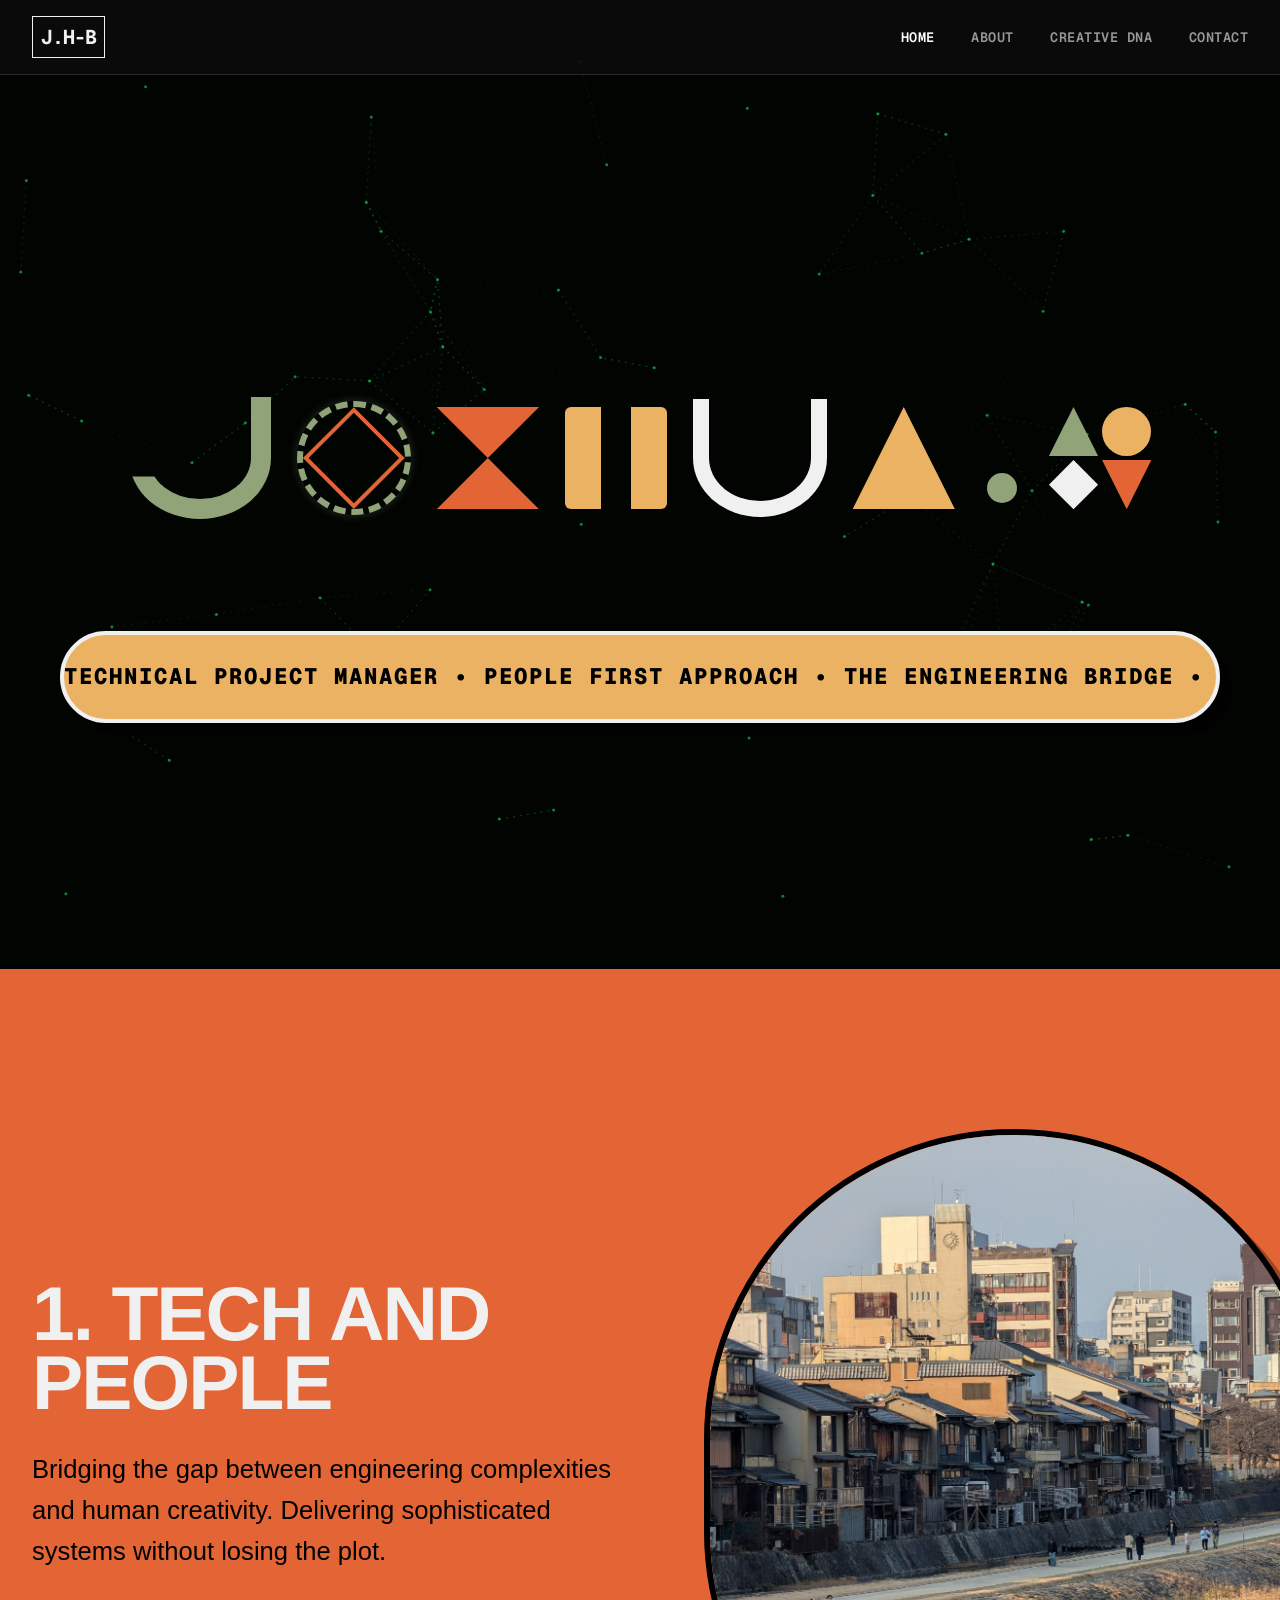
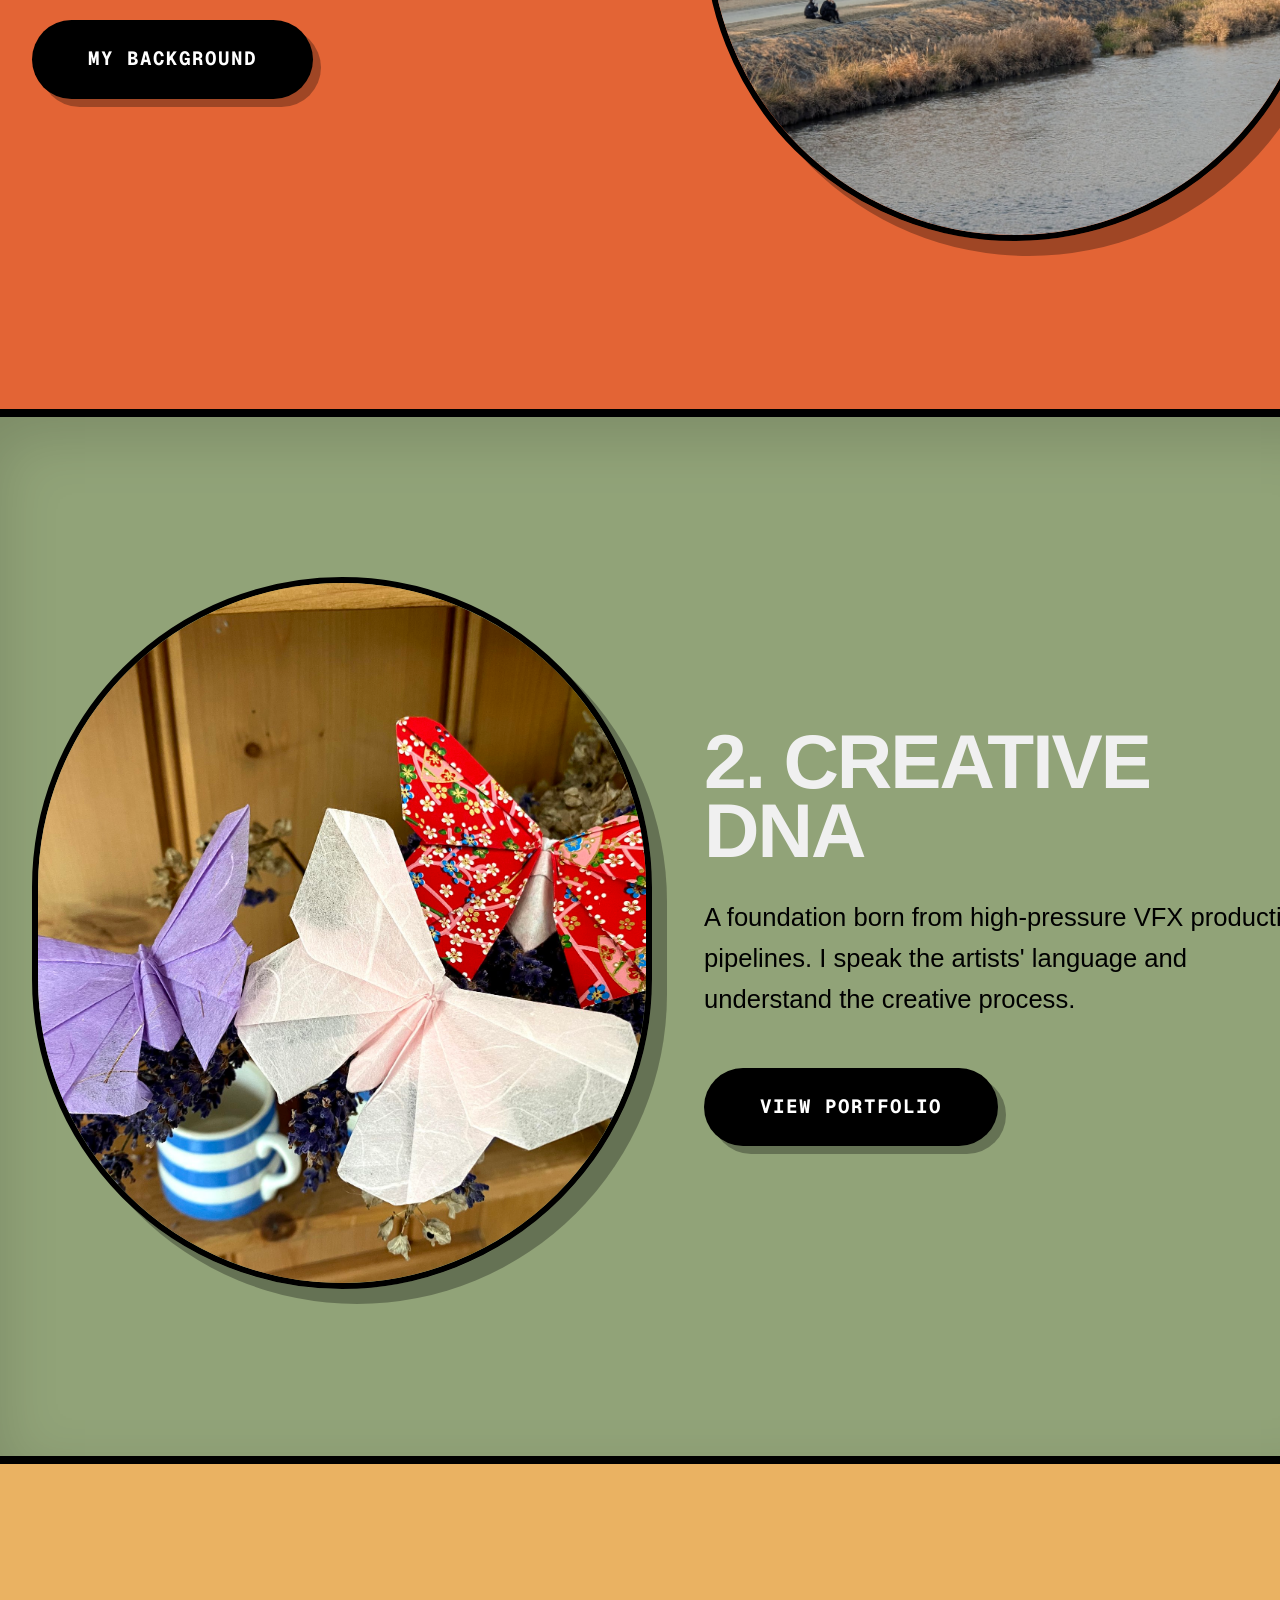
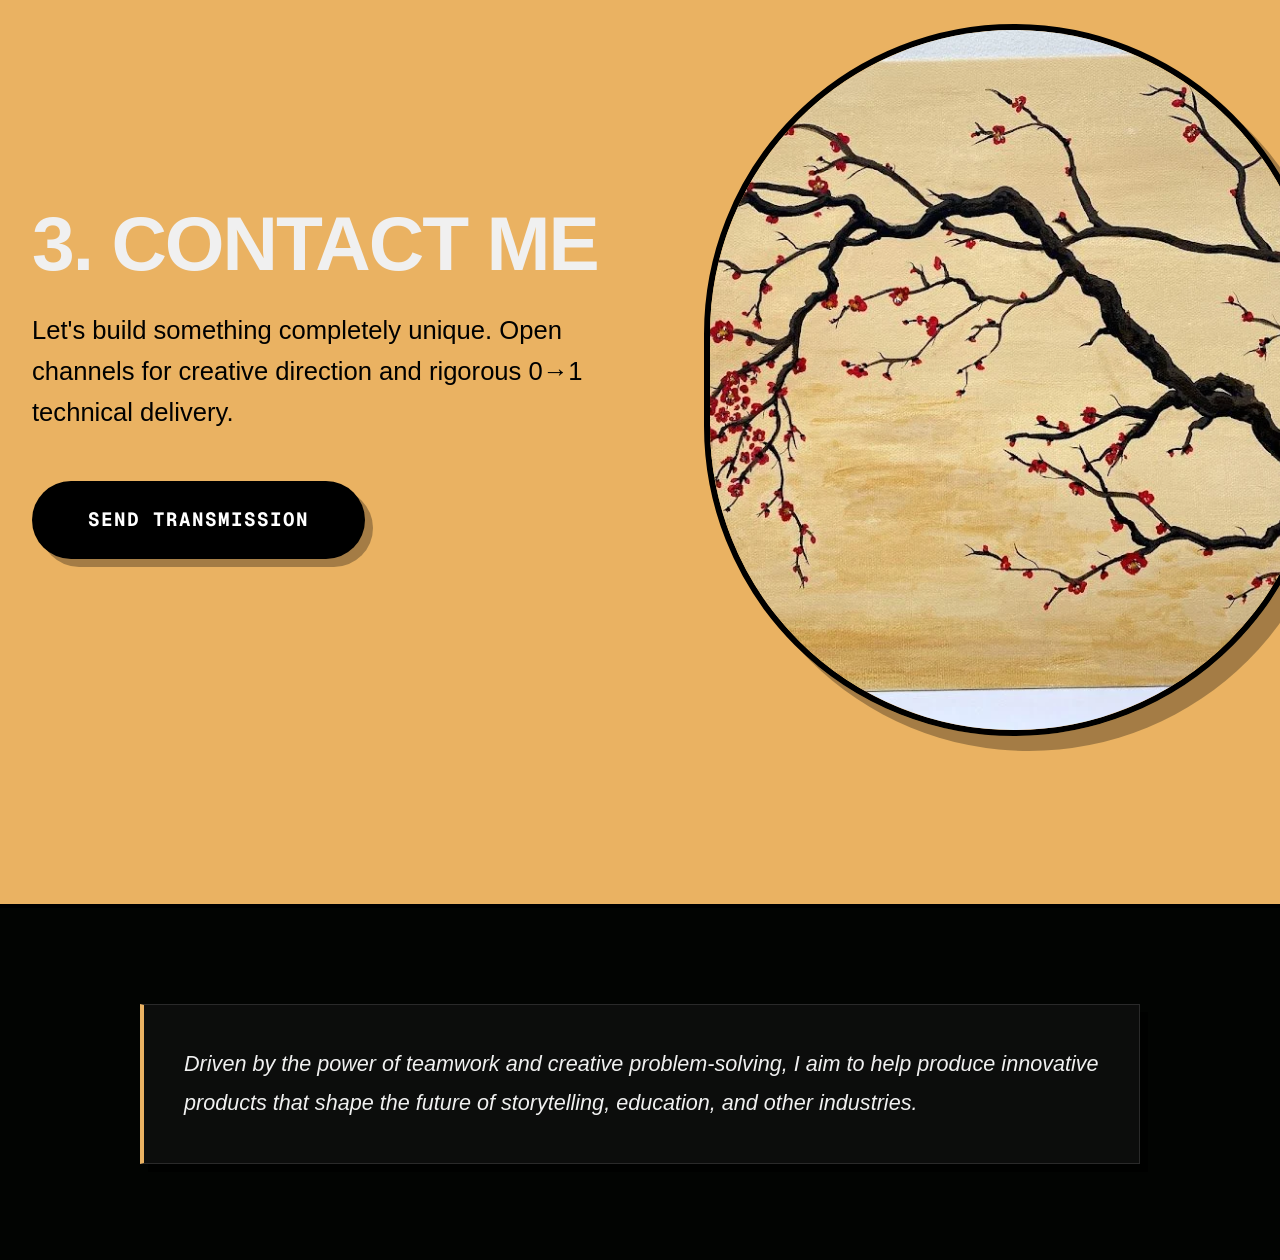
==== index.html @ 0e987b62 "Add portfolio files from local folder" ====
<!DOCTYPE html>
<html lang="en">

<head>
    <meta charset="UTF-8">
    <meta name="viewport" content="width=device-width, initial-scale=1.0">
    <title>Joshua Houghton-Brown | Technical Project Manager</title>
    <link rel="stylesheet" href="styles.css">
</head>

<body>
    <canvas id="math-canvas"></canvas>

    <nav class="navbar"
        style="border-bottom: 1px solid var(--border-color); background: rgba(12,12,12,0.9); z-index: 10;">
        <div class="logo" style="color: var(--text-primary);">J.H-B</div>
        <div class="nav-links">
            <a href="index.html" style="color: var(--accent);">Home</a>
            <a href="about.html">About</a>
            <a href="art.html">Creative DNA</a>
            <a href="contact.html">Contact</a>
        </div>
    </nav>

    <header class="cm-hero">
        <div class="cm-massive-title">
            <div class="geo-letter shape-j"></div>
            <div class="geo-letter shape-o"></div>
            <div class="geo-letter shape-s"></div>
            <div class="geo-letter shape-h"></div>
            <div class="geo-letter shape-u"></div>
            <div class="geo-letter shape-a"></div>
            <div class="shape-dot"></div>
            <div class="shape-hb-grid">
                <div class="hb-tri"></div>
                <div class="hb-circ"></div>
                <div class="hb-circ-2"></div>
                <div class="hb-tri-down"></div>
            </div>
        </div>

        <div class="cm-marquee-container">
            <div class="cm-marquee-track">
                <span class="cm-marquee-text">TECHNICAL PROJECT MANAGER • PEOPLE FIRST APPROACH • THE ENGINEERING BRIDGE
                    •
                </span>
                <span class="cm-marquee-text">TECHNICAL PROJECT MANAGER • PEOPLE FIRST APPROACH • THE ENGINEERING BRIDGE
                    •
                </span>
            </div>
        </div>
    </header>

    <section id="portfolio" style="width: 100%; position: relative; z-index: 2;">

        <!-- Block 1: Tech & People -->
        <div class="cm-color-block terracotta-block">
            <div class="cm-block-container" style="display: flex; gap: 4rem; align-items: center; flex-wrap: wrap;">
                <div style="flex: 1; min-width: 300px;">
                    <h2 class="cm-massive-heading">1. TECH AND PEOPLE</h2>
                    <p class="cm-block-text">Bridging the gap between engineering complexities and human creativity.
                        Delivering sophisticated systems without losing the plot.</p>
                    <a href="about.html" class="btn cm-pill-btn dark">My Background</a>
                </div>
                <div style="flex: 1; min-width: 300px;">
                    <img src="assets/art/Home%20images/PXL_20250114_062008955.MP.jpg.jpeg" alt="Tech and People"
                        class="cm-capsule-img" style="border-color: #000;">
                </div>
            </div>
        </div>

        <!-- Block 2: Creative DNA -->
        <div class="cm-color-block sage-block">
            <div class="cm-block-container"
                style="display: flex; gap: 4rem; align-items: center; flex-wrap: wrap-reverse;">
                <div style="flex: 1; min-width: 300px;">
                    <img src="assets/art/Home%20images/IMG_1035.jpg_1.webp" alt="Creative DNA" class="cm-capsule-img"
                        style="border-color: #000;">
                </div>
                <div style="flex: 1; min-width: 300px;">
                    <h2 class="cm-massive-heading">2. CREATIVE DNA</h2>
                    <p class="cm-block-text">A foundation born from high-pressure VFX production pipelines. I speak the
                        artists' language and understand the creative process.</p>
                    <a href="art.html" class="btn cm-pill-btn dark">View Portfolio</a>
                </div>
            </div>
        </div>

        <!-- Block 3: Contact Me -->
        <div class="cm-color-block ochre-block">
            <div class="cm-block-container" style="display: flex; gap: 4rem; align-items: center; flex-wrap: wrap;">
                <div style="flex: 1; min-width: 300px;">
                    <h2 class="cm-massive-heading">3. CONTACT ME</h2>
                    <p class="cm-block-text">Let's build something completely unique. Open channels for creative
                        direction and rigorous 0→1 technical delivery.</p>
                    <a href="contact.html" class="btn cm-pill-btn dark">Send Transmission</a>
                </div>
                <div style="flex: 1; min-width: 300px;">
                    <img src="assets/art/Art/cherry+blosso.webp" alt="Contact Art" class="cm-capsule-img"
                        style="border-color: #000;">
                </div>
            </div>
        </div>

    </section>

    <!-- Global Layout Fix for Footer -->
    <section class="container" style="margin: 4rem auto; position: relative; z-index: 2;">
        <div class="glass" style="border-left: 4px solid var(--creative-ochre); padding: 2.5rem;">
            <p
                style="font-size: 1.35rem; font-weight: 300; font-family: 'Satoshi', sans-serif; font-style: italic; margin: 0; color: var(--text-primary); line-height: 1.8;">
                Driven by the power of teamwork and creative problem-solving, I aim to help produce innovative products
                that shape the future of storytelling, education, and other industries.
            </p>
        </div>
    </section>

    <script src="geometry.js"></script>
</body>

</html>
---- styles.css ----
@import url('https://api.fontshare.com/v2/css?f[]=satoshi@900,700,500,300,400&display=swap');
@import url('https://fonts.googleapis.com/css2?family=Geist+Mono:wght@400;600;700&display=swap');

:root {
    --bg-main: #FAFAFA;
    --text-primary: #171717;
    /* Near black */
    --text-secondary: #737373;
    /* Crisp gray */
    --border-color: #E5E5E5;
    /* Light boundary line */
    --border-hover: #A3A3A3;
    --accent: #000000;
    --creative-terracotta: #BC6C47;
    --creative-sage: #7D8471;
}

body {
    margin: 0;
    font-family: 'Satoshi', sans-serif;
    background-color: var(--bg-main);
    color: var(--text-primary);
    line-height: 1.6;
    overflow-x: hidden;
}

h1,
h2,
h3 {
    font-family: 'Aeonik', 'Satoshi', sans-serif;
    margin-top: 0;
    color: var(--text-primary);
    letter-spacing: -0.02em;
}

a {
    text-decoration: none;
    color: var(--accent);
}

.container {
    max-width: 1000px;
    margin: 0 auto;
    padding: 2rem;
    position: relative;
    z-index: 2;
    /* keep above canvas */
}

/* Navbar */
.navbar {
    display: flex;
    justify-content: space-between;
    align-items: center;
    padding: 1rem 2rem;
    background: rgba(250, 250, 250, 0.95);
    border-bottom: 1px dotted var(--border-hover);
    position: sticky;
    top: 0;
    z-index: 100;
}

.logo {
    font-family: 'Geist Mono', monospace;
    font-weight: 700;
    font-size: 1.25rem;
    letter-spacing: -1px;
    color: var(--text-primary);
    border: 1px solid var(--text-primary);
    padding: 0.25rem 0.5rem;
}

.nav-links a {
    color: var(--text-secondary);
    margin-left: 2rem;
    font-weight: 600;
    font-family: 'Geist Mono', monospace;
    font-size: 0.85rem;
    text-transform: uppercase;
    letter-spacing: 0.5px;
    transition: color 0.2s;
}

.nav-links a:hover {
    color: var(--accent);
}

/* Canvas Background */
#math-canvas {
    position: absolute;
    top: 0;
    left: 0;
    width: 100%;
    height: 100vh;
    z-index: 0;
    pointer-events: none;
    /* Let clicks pass through */
}

/* Sharp Rectangular Structures */
.glass {
    background: #FFFFFF;
    border: 1px solid var(--border-color);
    border-radius: 0;
    padding: 3rem;
    box-shadow: 4px 4px 0px rgba(0, 0, 0, 0.05);
    /* Brutalist hard shadow */
}

.hero {
    min-height: 50vh;
    display: flex;
    align-items: center;
    text-align: left;
    /* Shift alignment to left for technical feel */
    padding-top: 6rem;
    position: relative;
    z-index: 2;
}

.hero h1 {
    font-size: 4.5rem;
    margin-bottom: 0.5rem;
    color: var(--text-primary);
    letter-spacing: -0.03em;
}

.hero h2 {
    font-family: 'Geist Mono', monospace;
    font-size: 1.15rem;
    color: var(--text-secondary);
    font-weight: 600;
    text-transform: uppercase;
    letter-spacing: 1px;
    margin-bottom: 2rem;
    border-left: 2px solid var(--accent);
    padding-left: 1rem;
}

.hook {
    font-size: 1.25rem;
    font-weight: 400;
    color: var(--text-primary);
    max-width: 600px;
}

.sub-hook {
    color: var(--text-secondary);
    margin-bottom: 2.5rem;
    font-family: 'Geist Mono', monospace;
    font-size: 0.95rem;
}

/* Grids & Cards */
.grid {
    display: grid;
    grid-template-columns: repeat(auto-fit, minmax(300px, 1fr));
    gap: 1.5rem;
}

.section-title {
    font-family: 'Geist Mono', monospace;
    font-size: 1.5rem;
    text-transform: uppercase;
    margin: 4rem 0 2rem;
    text-align: left;
    letter-spacing: 1px;
    border-bottom: 1px dotted var(--border-hover);
    padding-bottom: 0.5rem;
}

.card {
    transition: transform 0.2s ease, border-color 0.2s ease, box-shadow 0.2s ease;
    padding: 2.5rem;
    background: #FFFFFF;
    border: 1px dashed var(--border-hover);
    box-shadow: none;
}

.card:hover {
    transform: translate(-3px, -3px);
    border-color: var(--creative-terracotta);
    border-style: solid;
    box-shadow: 4px 4px 0px var(--creative-sage);
}

.card h3 {
    font-family: 'Geist Mono', monospace;
    font-size: 1.1rem;
    text-transform: uppercase;
    letter-spacing: 0.5px;
    color: var(--text-primary);
    margin-bottom: 1rem;
}

/* Buttons and Labels */
.btn {
    display: inline-block;
    background: #FFFFFF;
    color: var(--accent);
    padding: 0.75rem 2rem;
    border: 1px solid var(--accent);
    border-radius: 0;
    font-family: 'Geist Mono', monospace;
    font-weight: 600;
    font-size: 0.85rem;
    text-transform: uppercase;
    letter-spacing: 0.5px;
    transition: all 0.2s ease;
    cursor: pointer;
}

.btn:hover {
    background: var(--text-primary);
    color: #FFF;
    box-shadow: 4px 4px 0px var(--creative-terracotta);
}

.btn.secondary {
    background: transparent;
    border: 1px solid var(--text-primary);
    color: var(--text-primary);
}

.date {
    display: inline-block;
    font-family: 'Geist Mono', monospace;
    font-size: 0.8rem;
    margin-bottom: 0.5rem;
    text-transform: uppercase;
    letter-spacing: 1px;
    border: 1px solid var(--border-color);
    padding: 0.2rem 0.5rem;
    border-radius: 0;
}

ul {
    padding-left: 1.2rem;
    color: var(--text-primary);
}

li {
    margin-bottom: 0.8rem;
}

strong {
    color: var(--text-primary);
}

/* Base Restyle for the Masonry and Forms */
.masonry {
    column-count: 3;
    column-gap: 1.5rem;
    padding: 1rem 0;
}

.masonry-item {
    margin-bottom: 1.5rem;
    break-inside: avoid;
    overflow: hidden;
    border: 1px solid var(--border-color);
    border-radius: 0;
    transition: transform 0.2s ease, box-shadow 0.2s ease, border-color 0.2s ease;
}

.masonry-item:hover {
    transform: translate(-3px, -3px);
    border-color: var(--creative-terracotta);
    box-shadow: 4px 4px 0px var(--creative-sage);
}

.masonry-item img {
    width: 100%;
    display: block;
    height: auto;
}

.form-group label {
    font-family: 'Geist Mono', monospace;
    font-size: 0.85rem;
    color: var(--text-primary);
    border-left: 1px solid var(--border-color);
    padding-left: 0.5rem;
}

.form-group input,
.form-group textarea {
    border-radius: 0;
    border: 1px solid var(--border-color);
    background: #FFFFFF;
    font-family: 'Satoshi', sans-serif;
    color: var(--text-primary);
}

.form-group input:focus,
.form-group textarea:focus {
    border-color: var(--text-primary);
    box-shadow: 2px 2px 0px var(--border-color);
}

/* Base Lightbox Engine Styles */
#lightbox {
    position: fixed;
    z-index: 1000;
    top: 0;
    left: 0;
    width: 100%;
    height: 100%;
    background: rgba(250, 250, 250, 0.95);
    /* Baseten technical off-white overlay */
    background-image: radial-gradient(var(--border-color) 1px, transparent 1px);
    background-size: 20px 20px;
    display: none;
    justify-content: center;
    align-items: center;
    flex-direction: column;
    cursor: zoom-out;
}

#lightbox.active {
    display: flex;
}

#lightbox img {
    max-width: 90%;
    max-height: 80vh;
    border: 1px solid var(--text-primary);
    box-shadow: 8px 8px 0px rgba(0, 0, 0, 0.1);
    border-radius: 0;
}

#lightbox-caption {
    margin-top: 2rem;
    font-family: 'Geist Mono', monospace;
    font-size: 1.1rem;
    color: var(--text-primary);
    text-transform: uppercase;
    letter-spacing: 1px;
    background: #FFFFFF;
    border: 1px solid var(--text-primary);
    padding: 0.5rem 1rem;
}

/* --- COLIN MOY DARK MODE OVERRIDE --- */
:root {
    --bg-main: #020402;
    /* Extremely dark forest/space void */
    --bg-color: #020402;
    --text-primary: #F0F0F0;
    --text-secondary: #999999;
    --border-color: #2A2A2A;
    --border-hover: #555555;
    --accent: #FFFFFF;
    --creative-terracotta: #E36435;
    --creative-sage: #91A378;
    --creative-ochre: #EAB262;
}

.glass {
    background: rgba(15, 15, 15, 0.85);
    box-shadow: 8px 8px 0px rgba(0, 0, 0, 0.8);
}

.card {
    background: #151515;
}

.card:hover {
    border-color: var(--creative-terracotta);
    box-shadow: 4px 4px 0px var(--creative-sage);
}

input,
textarea {
    background: #111;
    color: #FFF;
}

.btn {
    border: 1px solid #FFF;
}

.btn:hover {
    background: #FFF;
    color: #000;
}

.btn.secondary {
    border-color: var(--border-hover);
}

#lightbox {
    background: rgba(5, 5, 5, 0.98);
}

#lightbox-caption {
    background: #000;
    color: #FFF;
    border: 1px solid #FFF;
}

/* --- CSS Geometric Animations --- */
/* Geometric Cryptogram Title (Replaces JOSHUA.HB) */
.geo-letter {
    width: clamp(40px, 8vw, 110px);
    height: clamp(40px, 8vw, 110px);
    margin: 0 0.5vw;
    position: relative;
    display: inline-block;
}

.shape-j {
    background: transparent;
    border-right: clamp(10px, 2vw, 20px) solid var(--creative-sage);
    border-bottom: clamp(10px, 2vw, 20px) solid var(--creative-sage);
    border-left: clamp(10px, 2vw, 20px) solid var(--creative-sage);
    border-radius: 0 0 50% 50%;
    clip-path: polygon(50% 0%, 100% 0%, 100% 100%, 0% 100%, 0% 65%, 50% 65%);
    animation: rotate-rock 5s infinite ease-in-out;
}

@keyframes rotate-rock {

    0%,
    100% {
        transform: rotate(-15deg);
    }

    50% {
        transform: rotate(15deg);
    }
}

.shape-o {
    border-radius: 50%;
    border: 6px dashed var(--creative-sage);
    animation: spin-slow 15s linear infinite;
    box-shadow: 0 0 10px rgba(125, 132, 113, 0.3);
}

.shape-o::before {
    content: '';
    position: absolute;
    top: 15%;
    left: 15%;
    right: 15%;
    bottom: 15%;
    border: 4px solid var(--creative-terracotta);
    transform: rotate(45deg);
    animation: pulse-shape 4s ease-in-out infinite;
}

.shape-s {
    background: var(--creative-terracotta);
    clip-path: polygon(0% 0%, 100% 0%, 50% 50%, 100% 100%, 0% 100%, 50% 50%);
    animation: float-up-down 4s infinite alternate;
}

@keyframes float-up-down {
    0% {
        transform: translateY(-10px);
    }

    100% {
        transform: translateY(10px);
    }
}

.shape-h {
    background: linear-gradient(90deg, var(--creative-ochre) 35%, transparent 35%, transparent 65%, var(--creative-ochre) 65%);
    border-radius: 6px;
    animation: spin-slow 20s reverse infinite;
}

.shape-u {
    border: clamp(8px, 1.5vw, 16px) solid var(--text-primary);
    border-top: none;
    border-radius: 0 0 50% 50%;
    animation: pulse-border 5s infinite alternate;
}

@keyframes pulse-border {
    0% {
        border-color: var(--text-primary);
    }

    100% {
        border-color: var(--creative-terracotta);
    }
}

.shape-a {
    background: var(--creative-ochre);
    clip-path: polygon(50% 0%, 0% 100%, 100% 100%);
    animation: float-up-down 4.5s infinite alternate-reverse;
}

.shape-dot {
    width: clamp(15px, 3vw, 30px);
    height: clamp(15px, 3vw, 30px);
    background: var(--creative-sage);
    border-radius: 50%;
    align-self: flex-end;
    margin: 0 1vw 1rem 1vw;
    animation: pulse-shape 3s infinite alternate;
}

.shape-hb-grid {
    display: grid;
    grid-template-columns: 1fr 1fr;
    grid-template-rows: 1fr 1fr;
    width: clamp(40px, 8vw, 110px);
    height: clamp(40px, 8vw, 110px);
    margin: 0 0.5vw;
    gap: 4px;
    animation: spin-slow 25s linear infinite;
}

.hb-tri {
    background: var(--creative-sage);
    clip-path: polygon(50% 0%, 0% 100%, 100% 100%);
}

.hb-tri-down {
    background: var(--creative-terracotta);
    clip-path: polygon(0% 0%, 100% 0%, 50% 100%);
}

.hb-circ {
    background: var(--creative-ochre);
    border-radius: 50%;
}

.hb-circ-2 {
    background: var(--text-primary);
    border-radius: 50%;
    clip-path: polygon(50% 0%, 100% 50%, 50% 100%, 0% 50%);
}

/* Expanded Cryptogram Alphabet: B, T, M, E, C, R, I, V, D, N */
.shape-b {
    border: clamp(10px, 2vw, 20px) solid var(--creative-terracotta);
    border-left: clamp(20px, 4vw, 40px) solid var(--creative-terracotta);
    border-radius: 0 50% 50% 0;
    animation: pulse-shape 4s infinite alternate-reverse;
}

.shape-t {
    border-top: clamp(12px, 2.5vw, 24px) solid var(--creative-sage);
    position: relative;
    background: transparent;
    animation: float-up-down 3s infinite ease-in-out;
}

.shape-t::after {
    content: '';
    position: absolute;
    top: 0;
    left: 50%;
    transform: translateX(-50%);
    width: clamp(12px, 2.5vw, 24px);
    height: clamp(30px, 6vw, 86px);
    background: var(--creative-sage);
}

.shape-m {
    background: var(--creative-ochre);
    clip-path: polygon(0% 100%, 0% 20%, 50% 70%, 100% 20%, 100% 100%, 75% 100%, 75% 50%, 50% 85%, 25% 50%, 25% 100%);
    animation: float-up-down 5s infinite alternate;
}

.shape-e {
    border-left: clamp(12px, 2vw, 24px) solid var(--creative-sage);
    border-top: clamp(12px, 2vw, 24px) solid var(--creative-sage);
    border-bottom: clamp(12px, 2vw, 24px) solid var(--creative-sage);
    position: relative;
    background: transparent;
    animation: rotate-rock 6s infinite alternate;
}

.shape-e::after {
    content: '';
    position: absolute;
    top: 50%;
    left: 0;
    transform: translateY(-50%);
    height: clamp(12px, 2vw, 24px);
    width: 60%;
    background: var(--creative-sage);
}

.shape-c {
    border: clamp(12px, 2vw, 24px) solid var(--creative-terracotta);
    border-right: none;
    border-radius: 50% 0 0 50%;
    animation: spin-slow 20s reverse infinite;
}

.shape-r {
    border: clamp(10px, 2vw, 20px) solid var(--creative-ochre);
    border-left: clamp(20px, 4vw, 40px) solid var(--creative-ochre);
    border-bottom: none;
    border-radius: 0 50px 50px 0;
    position: relative;
    animation: float-up-down 4s infinite alternate-reverse;
}

.shape-r::after {
    content: '';
    position: absolute;
    bottom: -10px;
    right: 0;
    width: 40%;
    height: clamp(20px, 4vw, 50px);
    border-right: clamp(10px, 2vw, 20px) solid var(--creative-ochre);
    transform: skewX(-20deg);
}

.shape-i {
    width: clamp(20px, 4vw, 60px);
    background: var(--creative-terracotta);
    border-radius: 100px;
    animation: pulse-shape 3s infinite;
}

.shape-v {
    background: var(--creative-sage);
    clip-path: polygon(0 0, 100% 0, 50% 100%);
    animation: float-up-down 4.5s infinite alternate;
}

.shape-d {
    border: clamp(12px, 2vw, 24px) solid var(--creative-ochre);
    border-left: clamp(24px, 4vw, 48px) solid var(--creative-ochre);
    border-radius: 0 50% 50% 0;
    animation: pulse-border 6s infinite alternate;
}

.shape-n {
    background: var(--creative-terracotta);
    clip-path: polygon(0 100%, 0 0, 30% 0, 100% 70%, 100% 0, 100% 100%, 70% 100%, 0 30%);
    animation: rotate-rock 5s infinite;
}

@keyframes spin-slow {
    100% {
        transform: rotate(360deg);
    }
}

@keyframes pulse-shape {

    0%,
    100% {
        transform: rotate(45deg) scale(1);
        border-radius: 0;
    }

    50% {
        transform: rotate(180deg) scale(0.85);
        border-radius: 50%;
        border-color: var(--creative-ochre);
    }
}

/* Colin Moy Aesthetic Classes */
.cm-hero {
    min-height: 90vh;
    display: flex;
    flex-direction: column;
    justify-content: center;
    align-items: center;
    padding-top: 5rem;
    position: relative;
    z-index: 2;
    overflow: hidden;
}

.cm-massive-title {
    font-family: 'Aeonik', 'Satoshi', sans-serif;
    font-size: clamp(3rem, 11.5vw, 13rem);
    font-weight: 900;
    line-height: 1;
    display: flex;
    align-items: center;
    gap: 1vw;
    letter-spacing: -3px;
    margin-bottom: 2rem;
    cursor: default;
}

.cm-toggle-pill {
    width: clamp(100px, 22vw, 300px);
    height: clamp(60px, 14vw, 180px);
    background: #FFF;
    border-radius: 1000px;
    position: relative;
    cursor: grab;
    transition: background 0.3s;
    box-shadow: inset 0px 8px 15px rgba(0, 0, 0, 0.5);
}

.cm-toggle-circle {
    width: clamp(50px, 12vw, 155px);
    height: clamp(50px, 12vw, 155px);
    background: var(--bg-color);
    border-radius: 50%;
    position: absolute;
    top: 50%;
    left: 10px;
    transform: translateY(-50%);
    transition: left 0.5s cubic-bezier(0.25, 1, 0.5, 1), background 0.4s;
    box-shadow: 4px 4px 15px rgba(0, 0, 0, 0.9);
}

.cm-toggle-pill:hover .cm-toggle-circle {
    left: calc(100% - clamp(50px, 12vw, 155px) - 10px);
    background: var(--creative-terracotta);
}

.cm-marquee-container {
    width: 90%;
    max-width: 1400px;
    margin-top: 5rem;
    background: var(--creative-ochre);
    border-radius: 1000px;
    padding: 1.5rem 0;
    overflow: hidden;
    white-space: nowrap;
    position: relative;
    border: 4px solid var(--text-primary);
    box-shadow: 12px 12px 0px rgba(0, 0, 0, 0.8);
    animation: sway 6s ease-in-out infinite alternate;
}

.cm-marquee-container:hover {
    animation-play-state: paused;
    box-shadow: 0px 0px 40px rgba(234, 178, 98, 0.5);
}

@keyframes sway {
    0% {
        transform: rotate(-3deg) scale(1.02);
    }

    100% {
        transform: rotate(4deg) scale(1.02);
    }
}

.cm-marquee-track {
    display: inline-block;
    animation: cm-marquee 25s linear infinite;
}

.cm-marquee-text {
    font-family: 'Geist Mono', monospace;
    font-size: 1.4rem;
    font-weight: 800;
    color: #000;
    text-transform: uppercase;
    letter-spacing: 2px;
    padding-right: 3rem;
}

@keyframes cm-marquee {
    0% {
        transform: translateX(0);
    }

    100% {
        transform: translateX(-50%);
    }
}

.cm-color-block {
    width: 100%;
    padding: 10rem 2rem;
    border-top: 4px solid #000;
    border-bottom: 4px solid #000;
}

.cm-block-container {
    max-width: 1400px;
    margin: 0 auto;
}

.terracotta-block {
    background: var(--creative-terracotta);
    color: #000;
}

.sage-block {
    background: var(--creative-sage);
    color: #000;
    box-shadow: inset 0 20px 60px rgba(0, 0, 0, 0.15);
}

.ochre-block {
    background: var(--creative-ochre);
    color: #000;
}

.cm-massive-heading {
    font-family: 'Aeonik', 'Satoshi', sans-serif;
    font-size: clamp(3rem, 6vw, 6.5rem);
    font-weight: 900;
    text-transform: uppercase;
    margin-bottom: 2rem;
    letter-spacing: -2px;
    line-height: 0.9;
}

.cm-block-text {
    font-size: 1.6rem;
    line-height: 1.6;
    font-weight: 500;
    margin-bottom: 3rem;
    font-family: 'Satoshi', sans-serif;
}

.cm-capsule-img {
    width: 100%;
    height: 700px;
    object-fit: cover;
    border-radius: 1000px;
    border: 6px solid #000;
    box-shadow: 15px 15px 0px rgba(0, 0, 0, 0.3);
    transition: transform 0.5s cubic-bezier(0.25, 1, 0.5, 1);
}

.cm-capsule-img:hover {
    transform: scale(1.03) rotate(2deg);
}

.btn.cm-pill-btn {
    border-radius: 1000px;
    padding: 1.5rem 3.5rem;
    font-size: 1.2rem;
    font-weight: bold;
    text-transform: uppercase;
    font-family: 'Geist Mono', monospace;
    letter-spacing: 1px;
}

.btn.cm-pill-btn.dark {
    background: #000;
    color: #FFF;
    border: none;
    box-shadow: 8px 8px 0px rgba(0, 0, 0, 0.3);
}

.btn.cm-pill-btn.dark:hover {
    background: #FFF;
    color: #000;
    box-shadow: 2px 2px 0px rgba(0, 0, 0, 0.3);
    transform: translate(6px, 6px);
}

/* Massive Color Block Accordions (Global Aesthetic) */
details.cm-massive-accordion {
    width: 100%;
    border-top: 4px solid #000;
    border-bottom: 4px solid #000;
    margin-bottom: -4px;
    /* overlap borders cleanly */
    transition: all 0.4s ease;
}

details.cm-massive-accordion summary {
    padding: 4rem 6vw;
    cursor: pointer;
    list-style: none;
    position: relative;
    display: flex;
    justify-content: space-between;
    align-items: center;
}

details.cm-massive-accordion summary::-webkit-details-marker {
    display: none;
}

details.cm-massive-accordion summary .cm-massive-heading {
    margin: 0;
    font-size: clamp(2rem, 5vw, 4rem);
    color: #000;
    width: 80%;
}

.accordion-focus {
    display: block;
    font-family: 'Geist Mono', monospace;
    font-size: 1rem;
    text-transform: uppercase;
    font-weight: 600;
    letter-spacing: 1px;
    color: rgba(0, 0, 0, 0.6);
    margin-top: 1rem;
}

details.cm-massive-accordion summary::after {
    content: '+';
    font-size: clamp(3rem, 6vw, 5rem);
    font-weight: 900;
    font-family: 'Aeonik', 'Satoshi', sans-serif;
    color: #000;
    transition: transform 0.3s ease;
    align-self: flex-start;
}

details.cm-massive-accordion[open] summary::after {
    content: '−';
    transform: rotate(180deg);
}

details.cm-massive-accordion .content {
    padding: 0 6vw 4rem 6vw;
}

.cm-massive-accordion.terracotta {
    background: var(--creative-terracotta);
    color: #000;
}

.cm-massive-accordion.sage {
    background: var(--creative-sage);
    color: #000;
    box-shadow: inset 0 20px 60px rgba(0, 0, 0, 0.15);
}

.cm-massive-accordion.ochre {
    background: var(--creative-ochre);
    color: #000;
}

.cm-massive-accordion .content ul {
    list-style: none;
    padding: 0;
    margin: 0;
    max-width: 1200px;
}

.cm-massive-accordion .content li {
    font-size: 1.4rem;
    line-height: 1.6;
    margin-bottom: 2.5rem;
    border-left: 4px solid #000;
    padding-left: 2rem;
    font-weight: 500;
    color: #000;
}

.cm-massive-accordion .content li:last-child {
    margin-bottom: 0;
}

.cm-massive-accordion .content li strong {
    display: block;
    font-family: 'Geist Mono', monospace;
    font-size: 1.1rem;
    text-transform: uppercase;
    letter-spacing: 1px;
    margin-bottom: 0.5rem;
    color: #000;
}

.cm-massive-accordion .content p {
    font-size: 1.4rem;
    line-height: 1.6;
    margin-bottom: 2.5rem;
    font-weight: 500;
    color: #000;
    max-width: 1400px;
}

.cm-massive-accordion .content p:last-child {
    margin-bottom: 0;
}

.cm-massive-accordion img.gallery-image {
    width: 100%;
    max-height: 70vh;
    object-fit: cover;
    border: 4px solid #000;
    margin-bottom: 2rem;
    box-shadow: 12px 12px 0px rgba(0, 0, 0, 0.3);
}
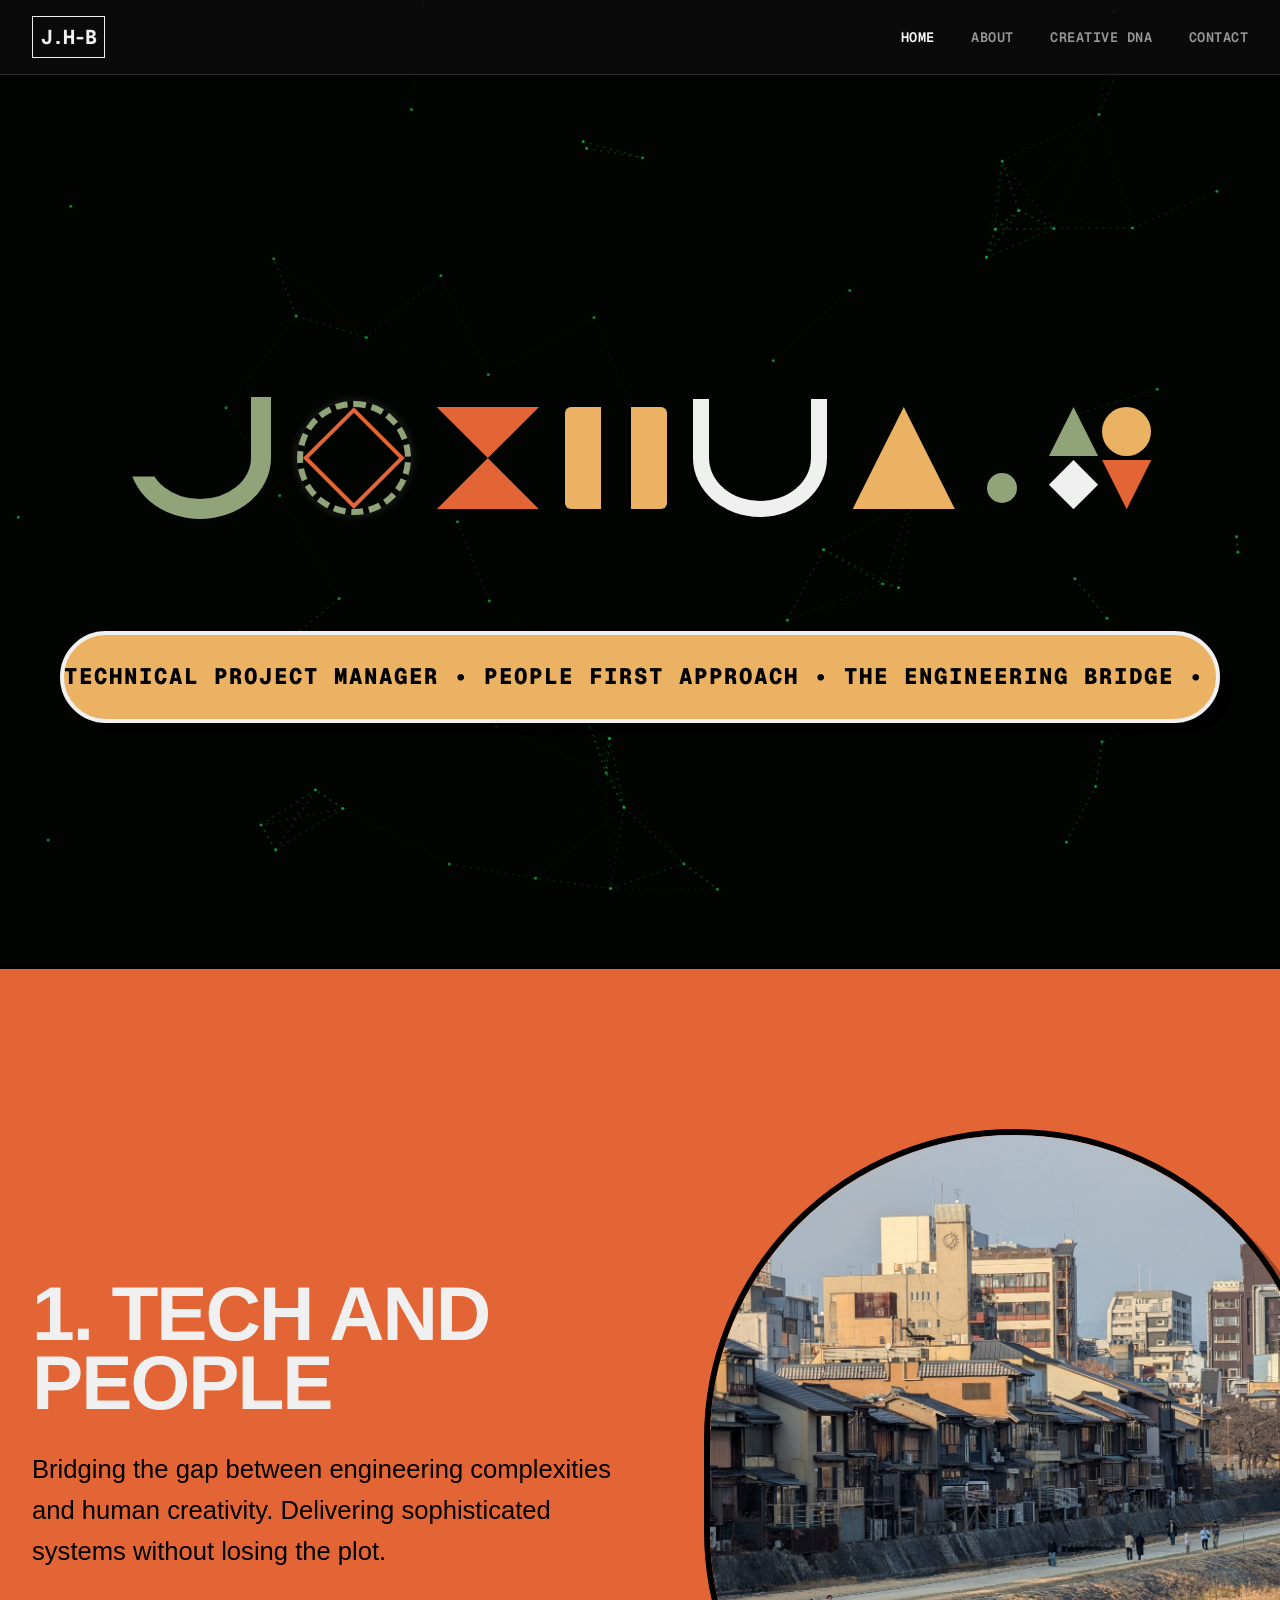
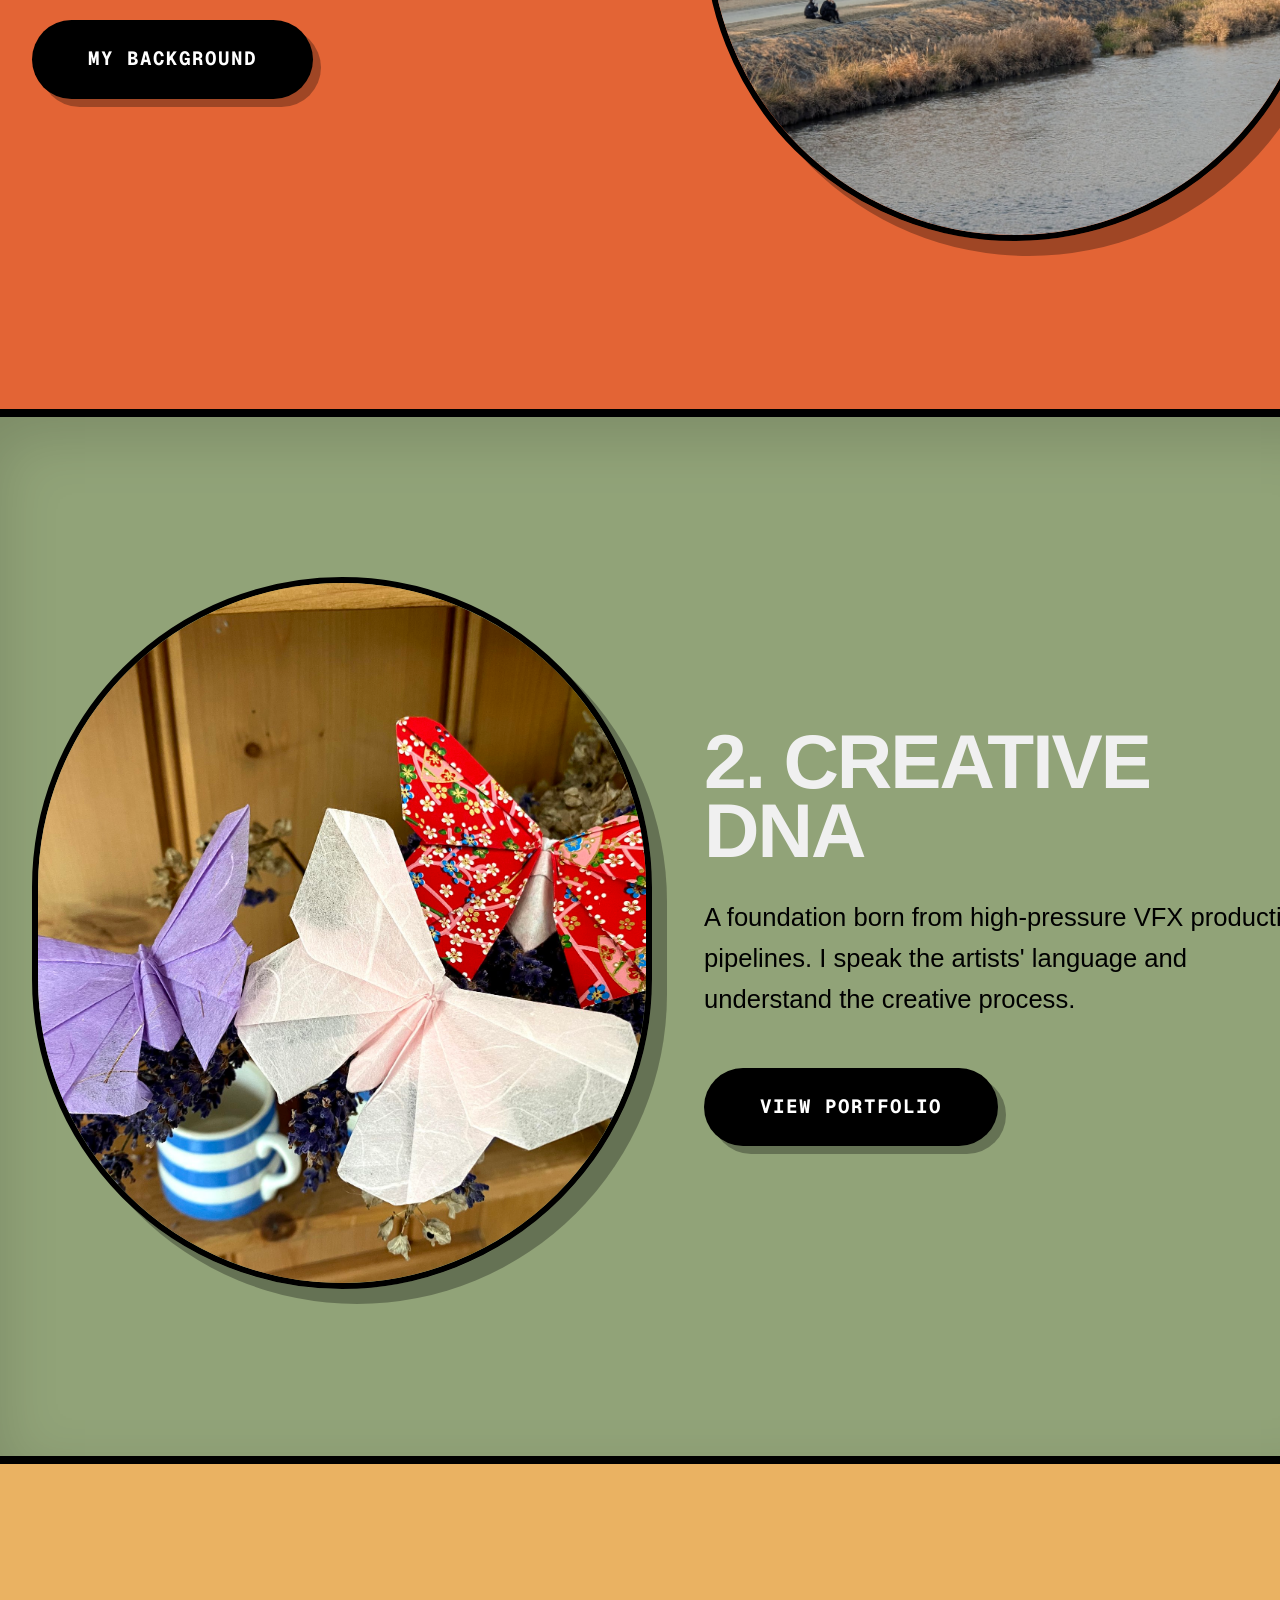
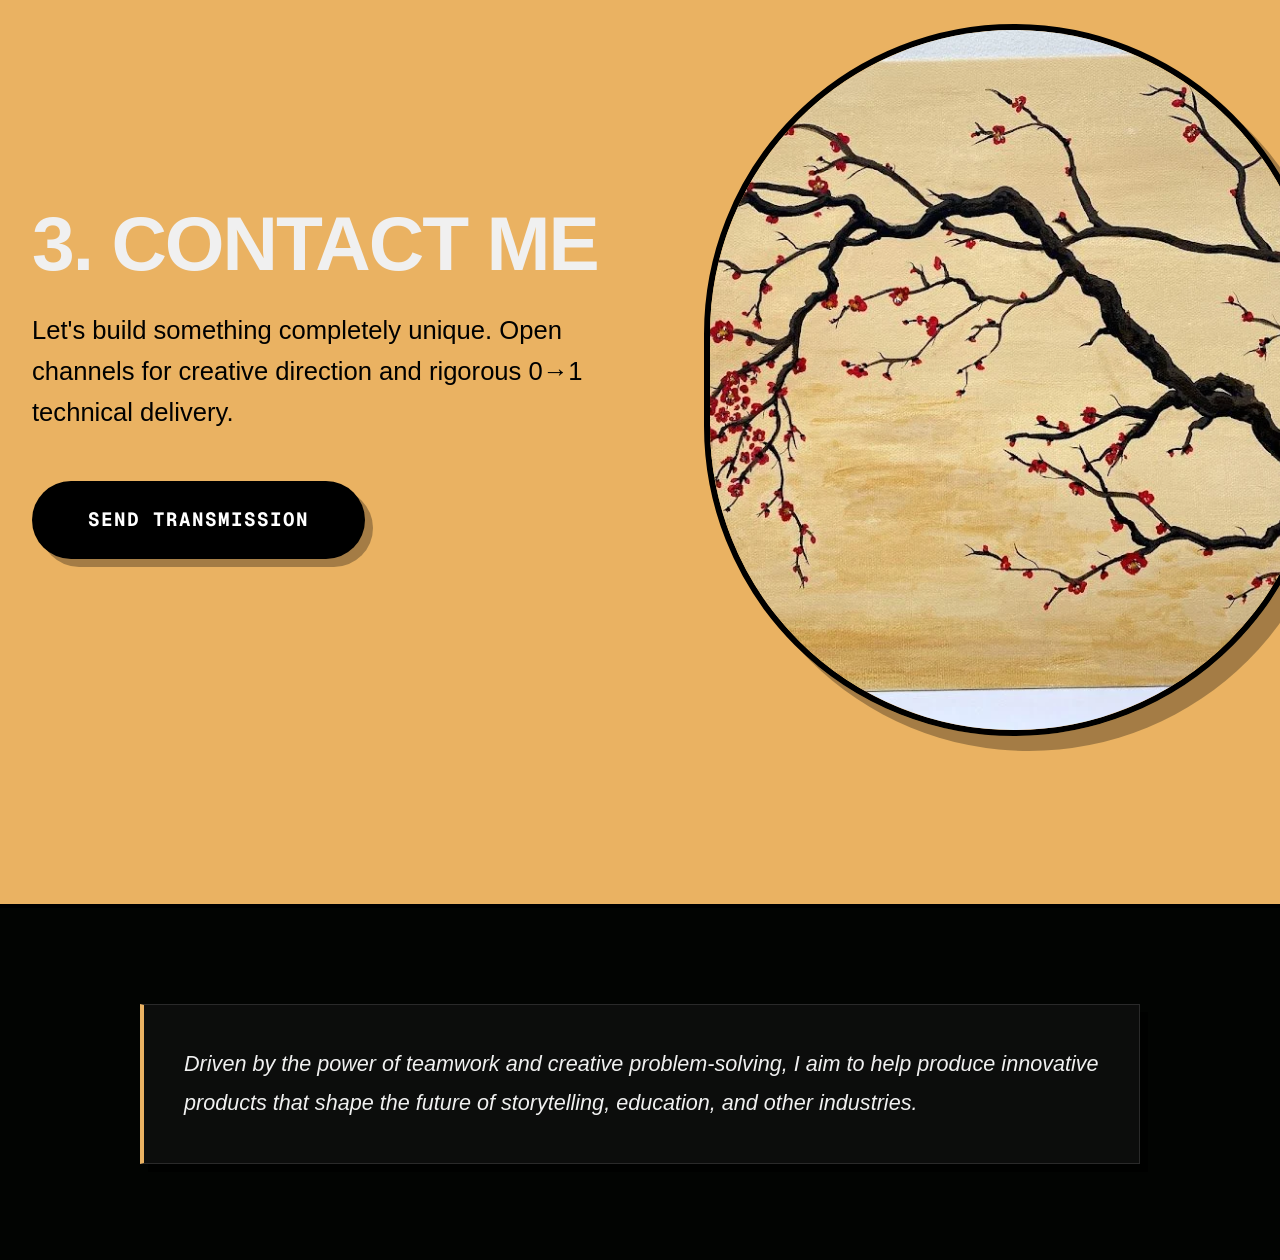
==== commit 791be732: "Updated text throughout, and updated JHB to button" ====
--- a/index.html
+++ b/index.html
@@ -13,7 +13,7 @@
 
     <nav class="navbar"
         style="border-bottom: 1px solid var(--border-color); background: rgba(12,12,12,0.9); z-index: 10;">
-        <div class="logo" style="color: var(--text-primary);">J.H-B</div>
+        <a href="about-skills.html" class="logo" style="color: var(--text-primary);">J.H-B</a>
         <div class="nav-links">
             <a href="index.html" style="color: var(--accent);">Home</a>
             <a href="about.html">About</a>
--- a/styles.css
+++ b/styles.css
@@ -61,13 +61,21 @@
 }
 
 .logo {
+    display: inline-block;
     font-family: 'Geist Mono', monospace;
     font-weight: 700;
     font-size: 1.25rem;
     letter-spacing: -1px;
-    color: var(--text-primary);
+    color: var(--text-primary) !important;
     border: 1px solid var(--text-primary);
     padding: 0.25rem 0.5rem;
+    text-decoration: none;
+    transition: all 0.2s ease;
+}
+
+.logo:hover {
+    background-color: var(--text-primary);
+    color: var(--bg-main) !important;
 }
 
 .nav-links a {
@@ -370,19 +378,26 @@
     box-shadow: 4px 4px 0px var(--creative-sage);
 }
 
-input,
-textarea {
-    background: #111;
-    color: #FFF;
+#contact-form input,
+#contact-form textarea,
+.form-group input,
+.form-group textarea {
+    background: #111 !important;
+    color: #FFF !important;
 }
 
 .btn {
-    border: 1px solid #FFF;
+    background: var(--creative-terracotta);
+    color: #000;
+    font-weight: 700;
+    border: 1px solid var(--creative-terracotta);
 }
 
 .btn:hover {
-    background: #FFF;
-    color: #000;
+    background: var(--creative-ochre);
+    color: #000;
+    border: 1px solid var(--creative-ochre);
+    box-shadow: 4px 4px 0px var(--creative-sage);
 }
 
 .btn.secondary {
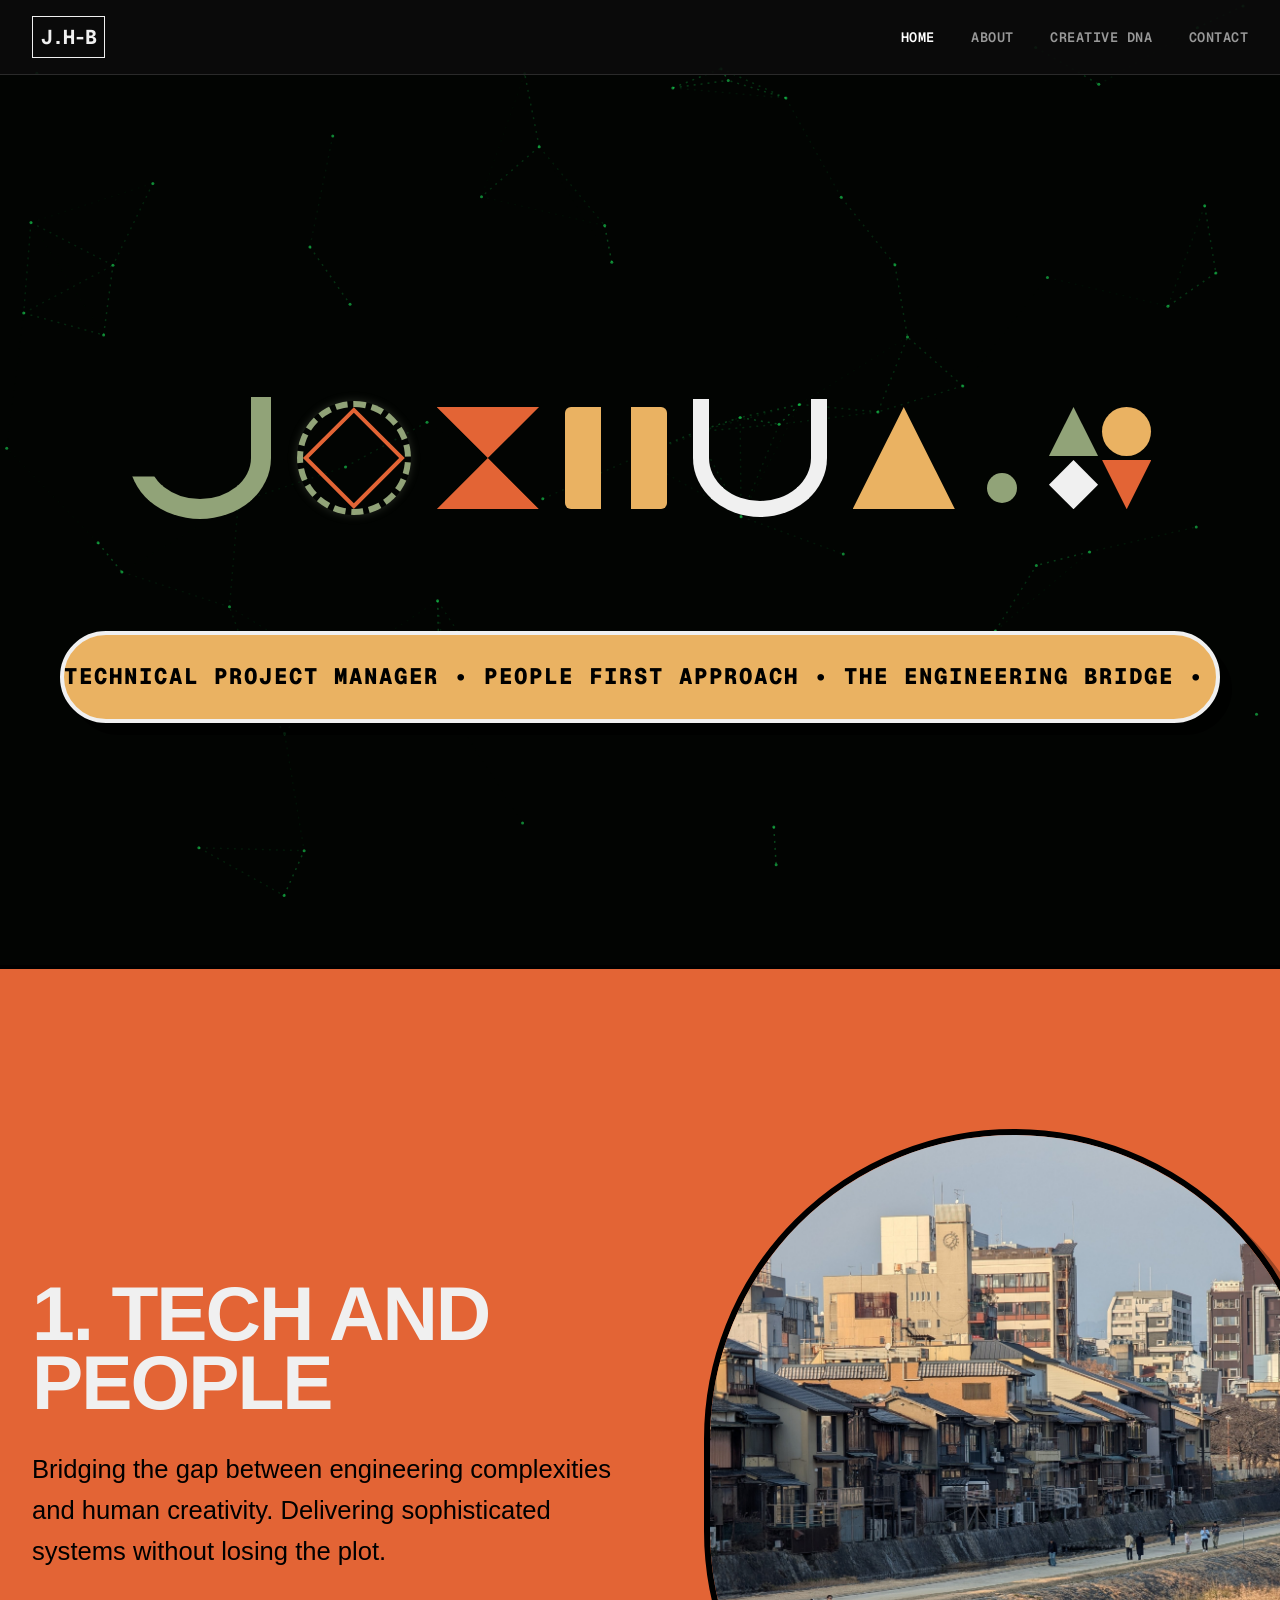
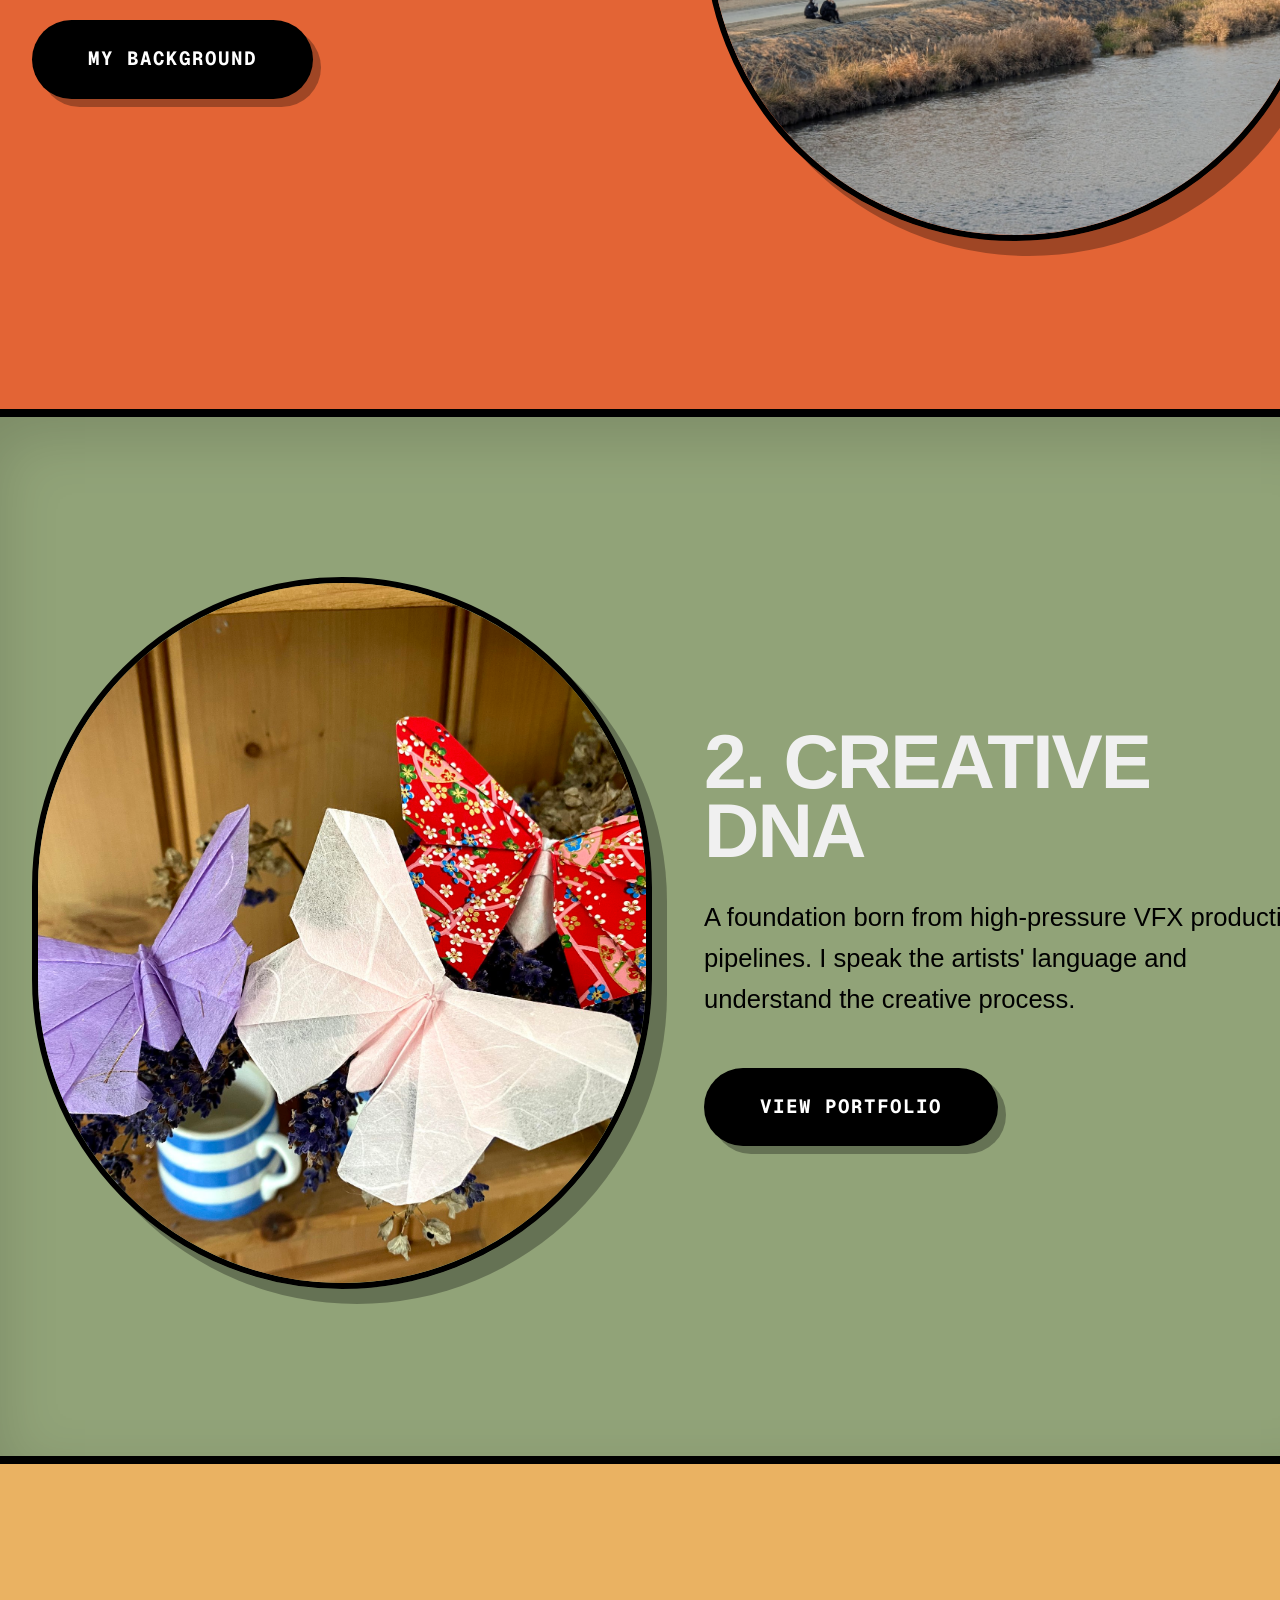
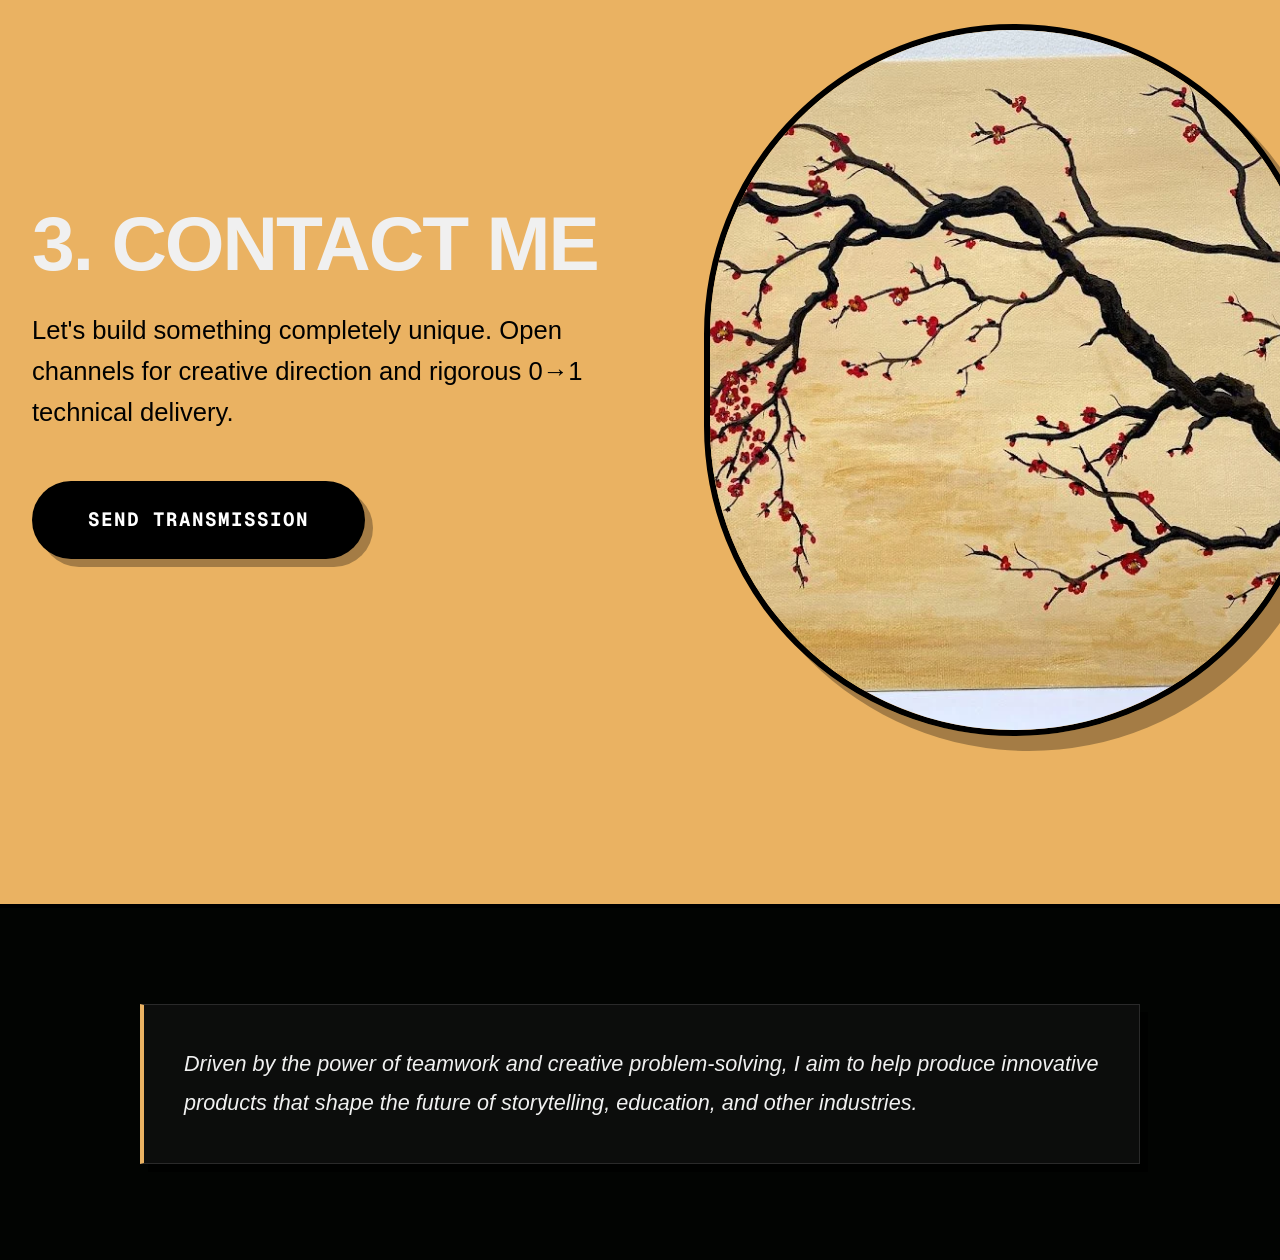
==== commit a7239d81: "Optimised for mobile, added hamburger menu" ====
--- a/index.html
+++ b/index.html
@@ -14,6 +14,9 @@
     <nav class="navbar"
         style="border-bottom: 1px solid var(--border-color); background: rgba(12,12,12,0.9); z-index: 10;">
         <a href="about-skills.html" class="logo" style="color: var(--text-primary);">J.H-B</a>
+        <button class="hamburger" aria-label="Toggle navigation">
+            <span></span><span></span><span></span>
+        </button>
         <div class="nav-links">
             <a href="index.html" style="color: var(--accent);">Home</a>
             <a href="about.html">About</a>
--- a/styles.css
+++ b/styles.css
@@ -1000,4 +1000,145 @@
     border: 4px solid #000;
     margin-bottom: 2rem;
     box-shadow: 12px 12px 0px rgba(0, 0, 0, 0.3);
+}
+
+/* =========================================================================
+   MOBILE RESPONSIVENESS & HAMBURGER MENU 
+   ========================================================================= */
+
+.hamburger {
+    display: none;
+    flex-direction: column;
+    justify-content: space-between;
+    width: 30px;
+    height: 21px;
+    background: transparent;
+    border: none;
+    cursor: pointer;
+    padding: 0;
+    z-index: 200;
+}
+
+.hamburger span {
+    width: 30px;
+    height: 3px;
+    background: var(--text-primary);
+    border-radius: 10px;
+    transition: all 0.3s linear;
+    position: relative;
+    transform-origin: 1px;
+}
+
+@media (max-width: 768px) {
+    /* Navbar styling */
+    .navbar {
+        padding: 1rem;
+        flex-wrap: wrap;
+    }
+    
+    .hamburger {
+        display: flex;
+    }
+    
+    /* Hamburger Animation to X */
+    .hamburger.active span:nth-child(1) {
+        transform: rotate(45deg);
+    }
+    .hamburger.active span:nth-child(2) {
+        opacity: 0;
+        transform: translateX(20px);
+    }
+    .hamburger.active span:nth-child(3) {
+        transform: rotate(-45deg);
+    }
+
+    .nav-links {
+        display: none;
+        flex-direction: column;
+        width: 100%;
+        text-align: center;
+        background: rgba(12,12,12,0.95);
+        position: absolute;
+        top: 100%;
+        left: 0;
+        padding: 2rem 0;
+        border-bottom: 1px solid var(--border-color);
+        box-shadow: 0px 4px 10px rgba(0, 0, 0, 0.5);
+    }
+    
+    .nav-links.active {
+        display: flex;
+    }
+    
+    .nav-links a {
+        margin: 1rem 0;
+        font-size: 1.25rem;
+    }
+
+    /* Layout constraints */
+    .container {
+        padding: 1rem;
+    }
+    
+    .glass {
+        padding: 1.5rem;
+    }
+    
+    .cm-color-block {
+        padding: 4rem 1.5rem;
+    }
+    
+    .cm-block-container {
+        flex-direction: column;
+        gap: 2.5rem;
+    }
+    
+    /* Massive Layout Images/Containers */
+    .cm-hero {
+        padding-top: 3rem;
+        min-height: auto;
+    }
+    
+    .cm-capsule-img {
+        max-width: 100%;
+        height: auto !important;
+        aspect-ratio: 4/5;
+        border-radius: 50px;
+    }
+
+    /* Typography Scale-down */
+    .hero h1 {
+        font-size: 2.5rem;
+    }
+    
+    .cm-massive-heading {
+        font-size: 2.5rem;
+        word-break: break-word;
+    }
+    
+    .cm-massive-title {
+        font-size: 3rem;
+        flex-wrap: wrap;
+        justify-content: center;
+    }
+
+    .geo-letter {
+        width: 8vw;
+        height: 8vw;
+        min-width: 40px;
+        min-height: 40px;
+    }
+    
+    .hero h2 {
+        font-size: 1rem;
+    }
+
+    .cm-block-text {
+        font-size: 1.1rem;
+    }
+    
+    /* Lists and grids */
+    .masonry {
+        column-count: 1;
+    }
 }
